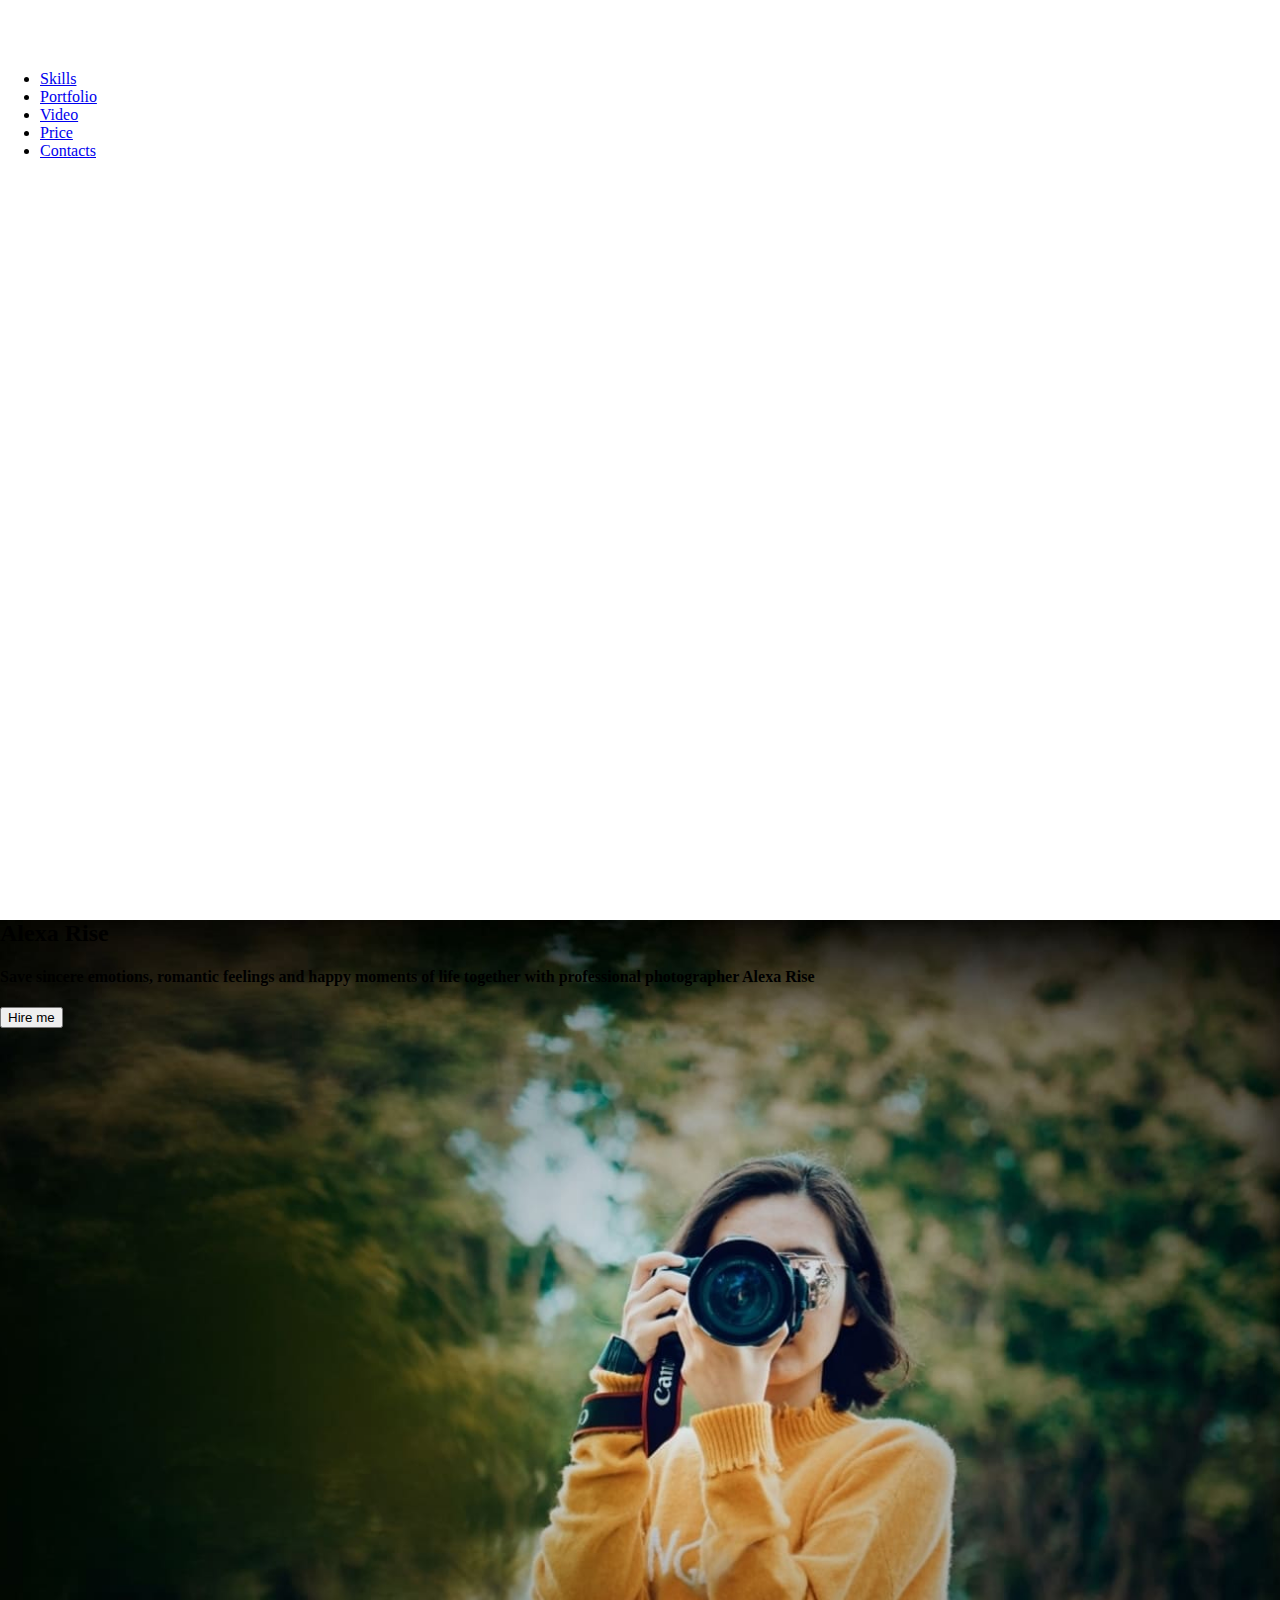
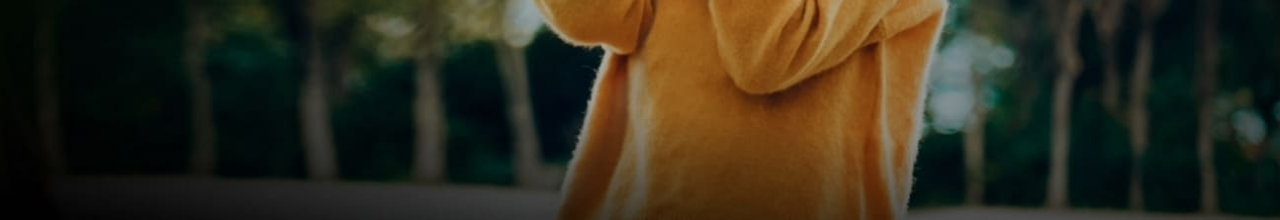
==== index.html @ ff7b0cd7 "header" ====
<!DOCTYPE html>
<html lang="en">
<head>
    <meta charset="UTF-8">
    <meta http-equiv="X-UA-Compatible" content="IE=edge">
    <meta name="viewport" content="width=device-width, initial-scale=1.0">
    <link rel="preconnect" href="https://fonts.googleapis.com">
    <link rel="preconnect" href="https://fonts.gstatic.com" crossorigin>
    <link href="https://fonts.googleapis.com/css2?family=Inter&display=swap" rel="stylesheet">
    <link href="https://fonts.googleapis.com/css2?family=Merriweather:wght@700&display=swap" rel="stylesheet">
    <link rel="stylesheet" href="/css/style.css">
    <title>Portfolio</title>
</head>
<body>
    <header class="header">
            <div class="container">
                <div class="header__inner">
                    <a href="" class="logo">
                        <img src="img/logo_unvisited.svg" alt="logo">
                    </a>
                    <nav class = 'menu'>
                        <ul class = 'menu__list'>
                            <li class = 'menu__item'>
                                <a href="#">Skills</a>
                            </li>
                            <li class = 'menu__item'>
                                <a href="#">Portfolio</a>
                            </li>
                            <li class = 'menu__item'>
                                <a href="#">Video</a>
                            </li>
                            <li class = 'menu__item'>
                                <a href="#">Price</a>
                            </li>
                            <li class = 'menu__item'>
                                <a href="#">Contacts</a>
                            </li>
                        </ul>
                    </nav>

                </div>
        </div>
    </header>
        <main class="main">
            <div class="header__content">
            <div class="container">
                <div class="header__content-inner">
                    <h2 class="header__title">Alexa Rise</h2>
                    <h4 class="header__subtitle">Save sincere emotions, romantic feelings and happy moments of life together with professional photographer Alexa Rise</h4>
                    <button class="header__button">Hire me</button>
                </div>
            </div>
        </div>

        </main>
        
   

    <section class = 'skills'>
        <div class="container">
            <div class="skills__inner">

            </div>
        </div>
    </section>
    
</body>
</html>
---- css/style.css ----
body{
    box-sizing: border-box;
    margin: 0;
    padding: 0;
}

.container{
    width: 1440px;
}

.header__top{
    position: absolute;
    top: 0;
    left: 0;
}

.header__inner{
    height: 100vh;
}

.header__content{
    background-image: url('../img/bg.jpg'); /*FIXED WTF* */
    background-repeat: no-repeat;
    background-size: cover;
    background-position: center 0;
}

.header__content-inner{
    min-height: 100vh;
    
    
}
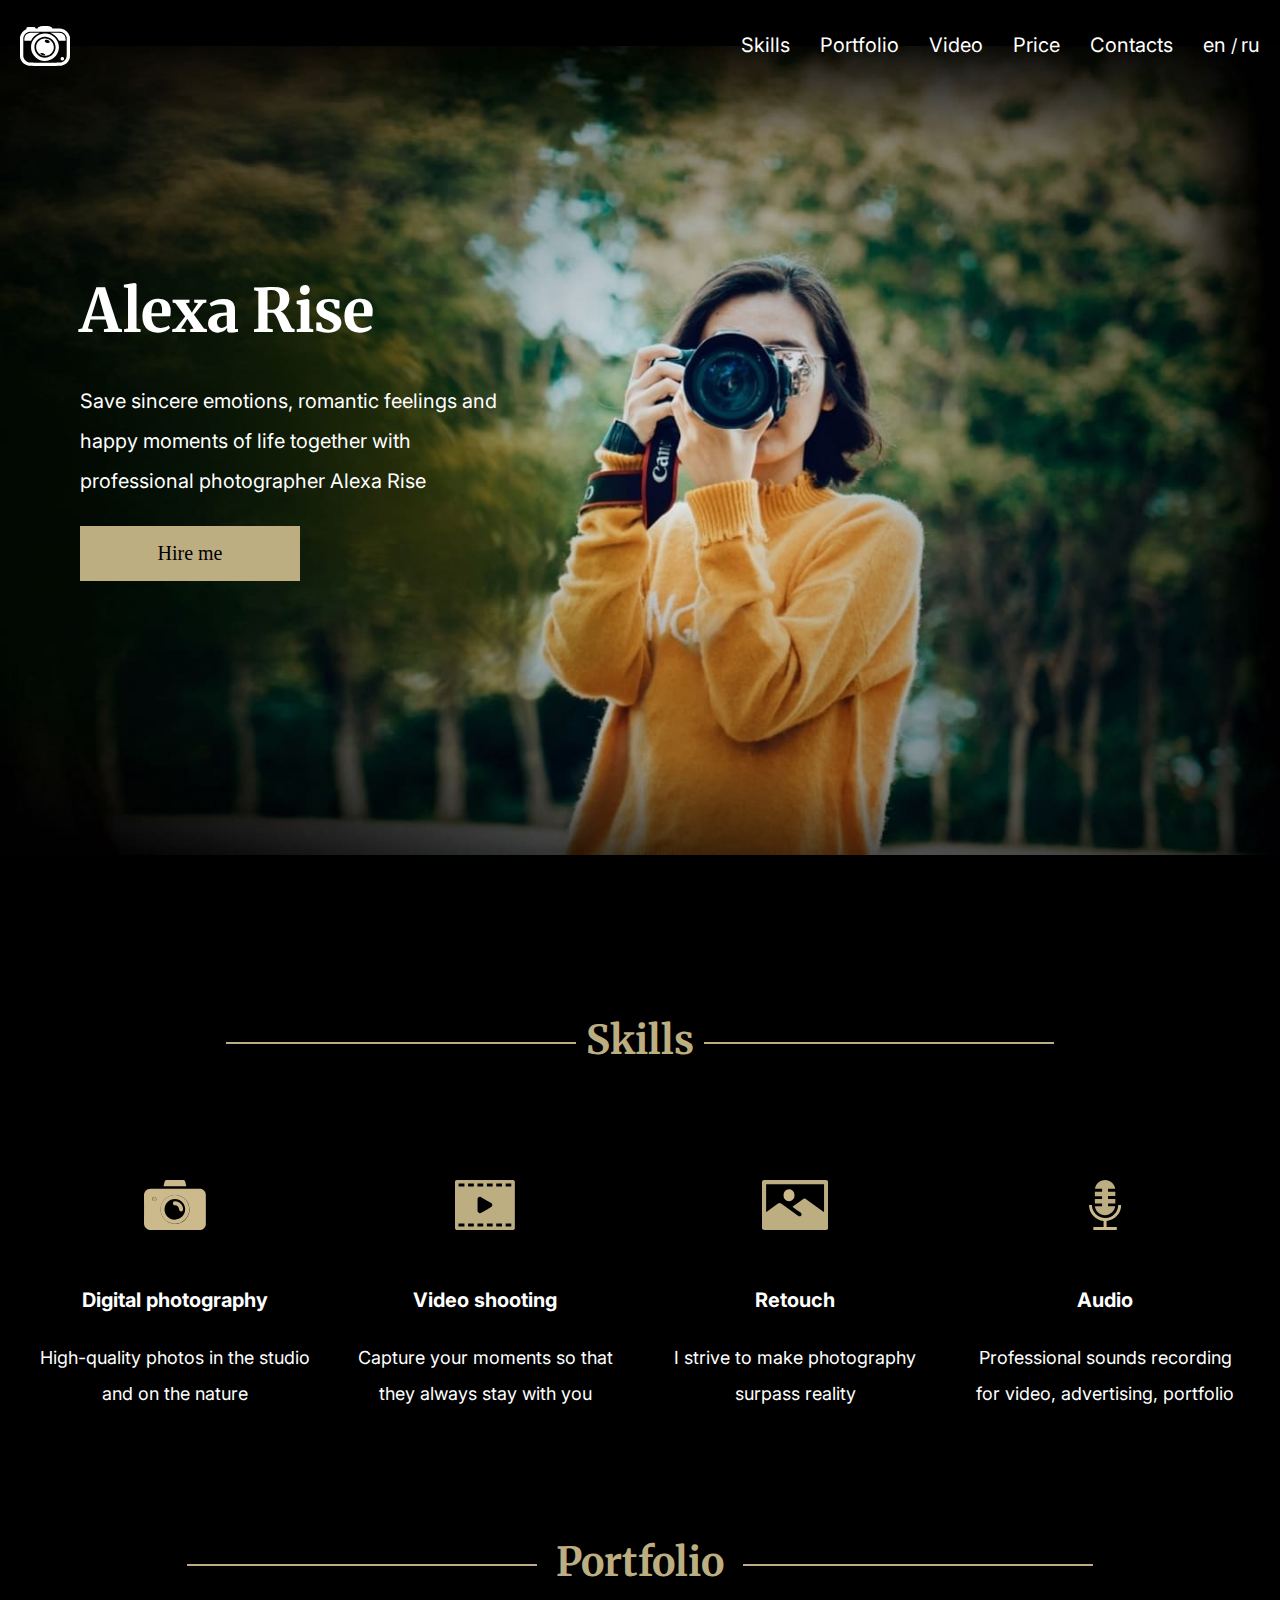
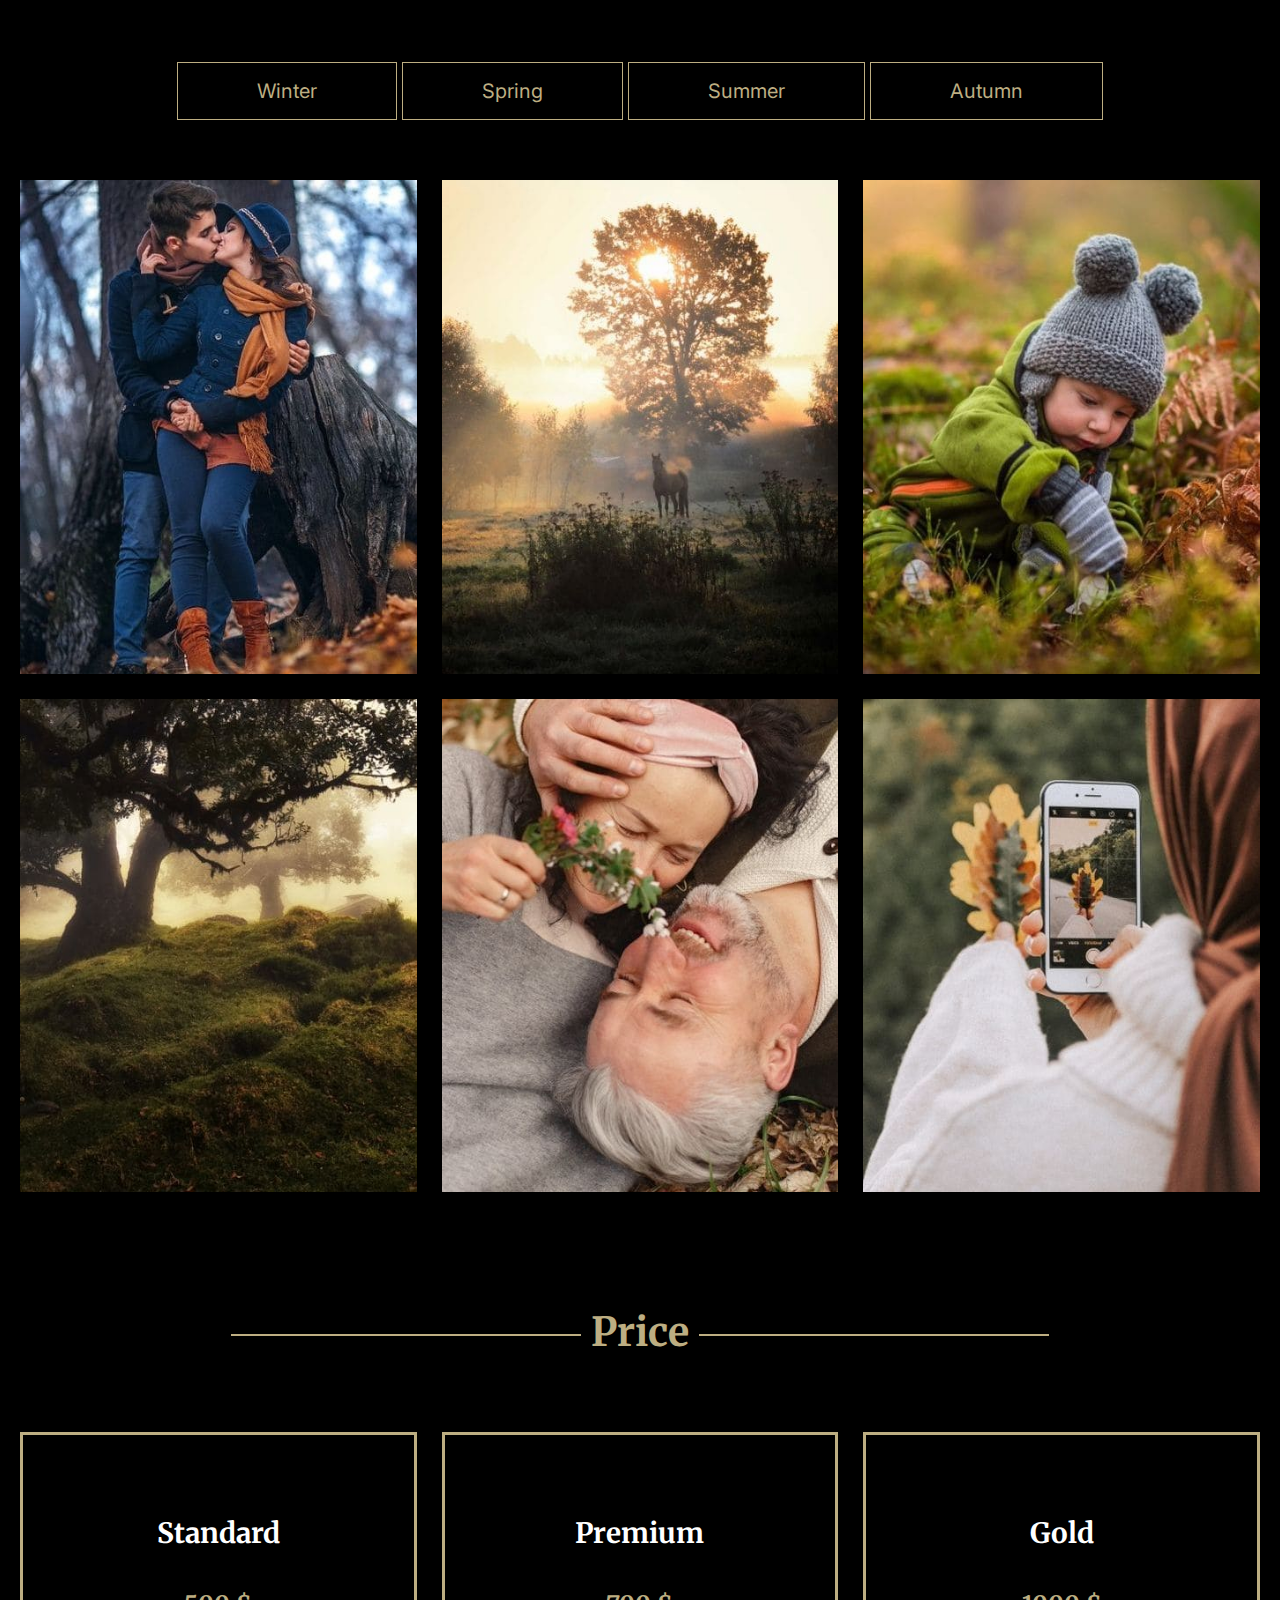
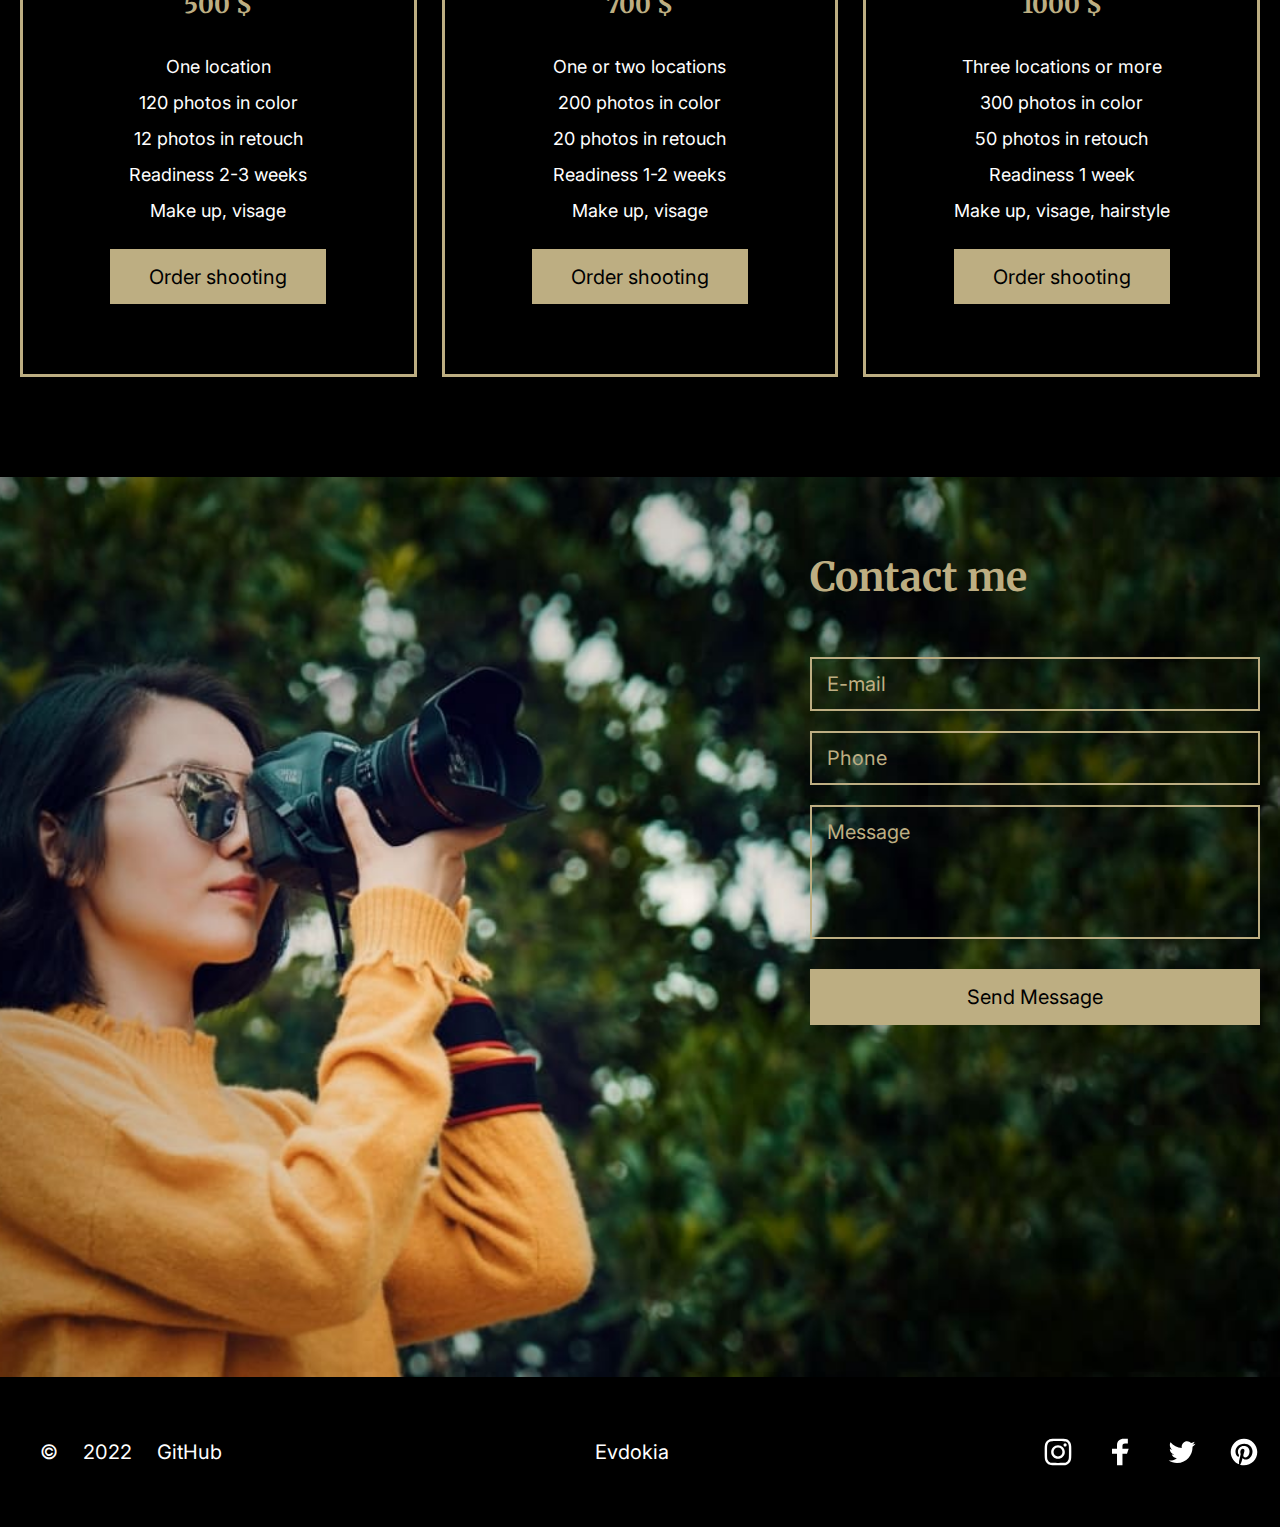
==== commit 8e18962c: "changed files name" ====
--- a/index.html
+++ b/index.html
@@ -1,68 +1,436 @@
 <!DOCTYPE html>
 <html lang="en">
-<head>
-    <meta charset="UTF-8">
-    <meta http-equiv="X-UA-Compatible" content="IE=edge">
-    <meta name="viewport" content="width=device-width, initial-scale=1.0">
-    <link rel="preconnect" href="https://fonts.googleapis.com">
-    <link rel="preconnect" href="https://fonts.gstatic.com" crossorigin>
-    <link href="https://fonts.googleapis.com/css2?family=Inter&display=swap" rel="stylesheet">
-    <link href="https://fonts.googleapis.com/css2?family=Merriweather:wght@700&display=swap" rel="stylesheet">
-    <link rel="stylesheet" href="/css/style.css">
+  <head>
+    <meta charset="UTF-8" />
+    <meta http-equiv="X-UA-Compatible" content="IE=edge" />
+    <meta name="viewport" content="width=device-width, initial-scale=1.0" />
+    <link rel="preconnect" href="https://fonts.googleapis.com" />
+    <link rel="preconnect" href="https://fonts.gstatic.com" crossorigin />
+    <link
+      href="https://fonts.googleapis.com/css2?family=Inter&display=swap"
+      rel="stylesheet"
+    />
+    <link
+      href="https://fonts.googleapis.com/css2?family=Merriweather:wght@700&display=swap"
+      rel="stylesheet"
+    />
+    <link
+      href="https://fonts.googleapis.com/icon?family=Material+Icons"
+      rel="stylesheet"
+    />
+
+    <link rel="stylesheet" href="./css/style.css" />
     <title>Portfolio</title>
-</head>
-<body>
-    <header class="header">
-            <div class="container">
-                <div class="header__inner">
-                    <a href="" class="logo">
-                        <img src="img/logo_unvisited.svg" alt="logo">
-                    </a>
-                    <nav class = 'menu'>
-                        <ul class = 'menu__list'>
-                            <li class = 'menu__item'>
-                                <a href="#">Skills</a>
-                            </li>
-                            <li class = 'menu__item'>
-                                <a href="#">Portfolio</a>
-                            </li>
-                            <li class = 'menu__item'>
-                                <a href="#">Video</a>
-                            </li>
-                            <li class = 'menu__item'>
-                                <a href="#">Price</a>
-                            </li>
-                            <li class = 'menu__item'>
-                                <a href="#">Contacts</a>
-                            </li>
-                        </ul>
-                    </nav>
-
-                </div>
-        </div>
+  </head>
+  <body>
+    <header class="header" id="header">
+      <div class="header__top">
+        <div class="humberger__menu hidden">
+          <button class="hamburger">
+            <!-- material icons https://material.io/resources/icons/ -->
+            <i class="menuIcon material-icons">menu</i>
+            <i class="closeIcon material-icons">close</i>
+          </button>
+          <ul class="menu__mobile">
+            <li><a class="menu__item-link" href="#skills">Skills</a></li>
+            <li><a class="menu__item-link" href="#portfolio">Portfolio</a></li>
+            <li><a class="menu__item-link" href="#video">Video</a></li>
+            <li><a class="menu__item-link" href="#price">Price</a></li>
+            <li><a class="menu__item-link" href="#contact">Contacts</a></li>
+          </ul>
+        </div>
+
+        <div class="container">
+          <div class="header__inner">
+            <a href="" class="logo">
+              <img
+                src="img/logo_unvisited.svg"
+                data-hover="./img/Hover-image/logo.svg"
+                data-src="img/logo_unvisited.svg"
+                alt="logo"
+                class="logo__image hover"
+              />
+            </a>
+            <nav class="menu">
+              <ul class="menu__list">
+                <li class="menu__item">
+                  <a class="menu__item-link" data-i101="skills" href="#skills"
+                    >Skills</a
+                  >
+                </li>
+                <li class="menu__item">
+                  <a
+                    class="menu__item-link"
+                    data-i101="portfolio"
+                    href="#portfolio"
+                    >Portfolio</a
+                  >
+                </li>
+                <li class="menu__item">
+                  <a class="menu__item-link" data-i101="video" href="#video"
+                    >Video</a
+                  >
+                </li>
+                <li class="menu__item">
+                  <a class="menu__item-link" data-i101="price" href="#price"
+                    >Price</a
+                  >
+                </li>
+                <li class="menu__item">
+                  <a
+                    class="menu__item-link"
+                    data-i101="contacts"
+                    href="#contact"
+                    >Contacts</a
+                  >
+                </li>
+
+                <li class="menu__item">
+                  <a class="menu__item-language EN" href="#">en </a>
+
+                  <a class="menu__item-language RU" href="#">ru</a>
+                </li>
+              </ul>
+            </nav>
+          </div>
+        </div>
+      </div>
+      <section class="hero" id="hero">
+        <div class="hero__content">
+          <div class="container">
+            <div class="hero__inner">
+              <h1 class="header__title" data-i101="hero-title">Alexa Rise</h1>
+              <h4 class="header__subtitle" data-i101="hero-text">
+                Save sincere emotions, romantic feelings and happy moments of
+                life together with professional photographer Alexa Rise
+              </h4>
+              <button class="header__button contact__click" data-i101="hire">
+                Hire me
+              </button>
+            </div>
+          </div>
+        </div>
+      </section>
     </header>
-        <main class="main">
-            <div class="header__content">
-            <div class="container">
-                <div class="header__content-inner">
-                    <h2 class="header__title">Alexa Rise</h2>
-                    <h4 class="header__subtitle">Save sincere emotions, romantic feelings and happy moments of life together with professional photographer Alexa Rise</h4>
-                    <button class="header__button">Hire me</button>
-                </div>
-            </div>
-        </div>
-
-        </main>
-        
-   
-
-    <section class = 'skills'>
+
+    <section class="skills" id="skills">
+      <div class="container">
+        <div class="skills__inner">
+          <h2 class="skills__title title" data-i101="skills">Skills</h2>
+        </div>
+        <div class="skills__items">
+          <div class="skills__item">
+            <img class="skills__item-img" src="img/camera.svg" alt="camera" />
+            <h4 class="skills__item-title" data-i101="skill-title-1">
+              Digital photography
+            </h4>
+            <p class="skills_item-text" data-i101="skill-text-1">
+              High-quality photos in the studio <br />
+              and on the nature
+            </p>
+          </div>
+          <div class="skills__item">
+            <img
+              class="skills__item-img"
+              src="img/video_icon.svg"
+              alt="camera"
+            />
+            <h4 class="skills__item-title" data-i101="skill-title-2">
+              Video shooting
+            </h4>
+            <p class="skills_item-text" data-i101="skill-text-2">
+              Capture your moments so that <br />
+              they always stay with you
+            </p>
+          </div>
+          <div class="skills__item">
+            <img
+              class="skills__item-img"
+              src="img/retouch_logo.svg"
+              alt="camera"
+            />
+            <h4 class="skills__item-title" data-i101="skill-title-3">
+              Retouch
+            </h4>
+            <p class="skills_item-text" data-i101="skill-text-3">
+              I strive to make photography <br />
+              surpass reality
+            </p>
+          </div>
+          <div class="skills__item">
+            <img
+              class="skills__item-img"
+              src="img/audio_logo.svg"
+              alt="audio logo"
+            />
+            <h4 class="skills__item-title" data-i101="skill-title-4">Audio</h4>
+            <p class="skills_item-text" data-i101="skill-text-4">
+              Professional sounds recording <br />
+              for video, advertising, portfolio
+            </p>
+          </div>
+        </div>
+      </div>
+    </section>
+
+    <section class="portfolio" id="portfolio">
+      <div class="portfolio__content">
         <div class="container">
-            <div class="skills__inner">
-
-            </div>
-        </div>
+          <div class="portfolio__inner">
+            <h2 class="portfolio__title title" data-i101="portfolio">
+              Portfolio
+            </h2>
+          </div>
+          <div class="portfolio__btns">
+            <button class="portfolio__btn" data-i101="winter">Winter</button>
+            <button class="portfolio__btn" data-i101="spring">Spring</button>
+            <button class="portfolio__btn" data-i101="summer">Summer</button>
+            <button class="portfolio__btn" data-i101="autumn">Autumn</button>
+          </div>
+          <div class="portfolio__items">
+            <div class="portfolio__item">
+              <img
+                src="/img/portfolio-image/autumn/img1.jpg"
+                alt="image"
+                class="portfolio__img"
+              />
+            </div>
+            <div class="portfolio__item">
+              <img
+                src="/img/portfolio-image/autumn/img2.jpg"
+                alt="image"
+                class="portfolio__img"
+              />
+            </div>
+            <div class="portfolio__item">
+              <img
+                src="/img/portfolio-image/autumn/img3.jpg"
+                alt="image"
+                class="portfolio__img"
+              />
+            </div>
+            <div class="portfolio__item">
+              <img
+                src="/img/portfolio-image/autumn/img4.jpg"
+                alt="image"
+                class="portfolio__img"
+              />
+            </div>
+            <div class="portfolio__item">
+              <img
+                src="/img/portfolio-image/autumn/img5.jpg"
+                alt="image"
+                class="portfolio__img"
+              />
+            </div>
+            <div class="portfolio__item">
+              <img
+                src="/img/portfolio-image/autumn/img6.jpg"
+                alt="image"
+                class="portfolio__img"
+              />
+            </div>
+          </div>
+        </div>
+      </div>
     </section>
-    
-</body>
-</html>+
+    <section class="price" id="price">
+      <div class="price__content">
+        <div class="container">
+          <div class="price__inner">
+            <h2 class="price__title title" data-i101="price">Price</h2>
+          </div>
+          <div class="price__items">
+            <div class="price__item">
+              <h4 class="price__item-title">Standard</h4>
+              <p class="price__item-price">500 $</p>
+              <div class="price__item-text">
+                <span data-i101="price-description-1-span-1">
+                  One location</span
+                >
+                <span data-i101="price-description-1-span-2">
+                  120 photos in color</span
+                >
+                <span data-i101="price-description-1-span-3">
+                  12 photos in retouch</span
+                >
+                <span data-i101="price-description-1-span-4">
+                  Readiness 2-3 weeks</span
+                >
+                <span data-i101="price-description-1-span-5">
+                  Make up, visage</span
+                >
+              </div>
+
+              <button
+                class="price__item-order contact__click"
+                data-i101="order"
+              >
+                Order shooting
+              </button>
+            </div>
+            <div class="price__item">
+              <h4 class="price__item-title">Premium</h4>
+              <p class="price__item-price">700 $</p>
+              <div class="price__item-text">
+                <span data-i101="price-description-2-span-1"
+                  >One or two locations</span
+                >
+                <span data-i101="price-description-2-span-2"
+                  >200 photos in color</span
+                >
+                <span data-i101="price-description-2-span-3"
+                  >20 photos in retouch</span
+                >
+                <span data-i101="price-description-2-span-4"
+                  >Readiness 1-2 weeks</span
+                >
+                <span data-i101="price-description-2-span-5"
+                  >Make up, visage</span
+                >
+              </div>
+              <button
+                class="price__item-order contact__click"
+                data-i101="order"
+              >
+                Order shooting
+              </button>
+            </div>
+            <div class="price__item">
+              <h4 class="price__item-title">Gold</h4>
+              <p class="price__item-price">1000 $</p>
+              <div class="price__item-text">
+                <span data-i101="price-description-3-span-1"
+                  >Three locations or more</span
+                >
+                <span data-i101="price-description-3-span-2"
+                  >300 photos in color</span
+                >
+                <span data-i101="price-description-3-span-3"
+                  >50 photos in retouch</span
+                >
+                <span data-i101="price-description-3-span-4"
+                  >Readiness 1 week</span
+                >
+                <span data-i101="price-description-3-span-5"
+                  >Make up, visage, hairstyle</span
+                >
+              </div>
+              <button
+                class="price__item-order contact__click"
+                data-i101="order"
+              >
+                Order shooting
+              </button>
+            </div>
+          </div>
+        </div>
+      </div>
+    </section>
+
+    <section class="contact" id="contact">
+      <div class="contact__content">
+        <div class="container">
+          <div class="contact__inner">
+            <div class="contact__form">
+              <h2 class="contact__title" data-i101="contact-me">Contact me</h2>
+              <form class="form" method="post">
+                <input
+                  type="email"
+                  placeholder="E-mail"
+                  name="email"
+                  id="email"
+                  class="contact__email"
+                  data-i101="placeholder-email"
+                />
+                <input
+                  type="tel"
+                  name="tel"
+                  id="tel"
+                  placeholder="Phone"
+                  class="contact__phone"
+                  data-i101="placeholder-phone"
+                />
+                <textarea
+                  name="message"
+                  id="message"
+                  cols="10"
+                  rows="3"
+                  class="contact__textarea"
+                  placeholder="Message"
+                  data-i101="placeholder-textArea"
+                ></textarea>
+                <button class="submit__button" data-i101="send-message">
+                  Send Message
+                </button>
+              </form>
+            </div>
+          </div>
+        </div>
+      </div>
+    </section>
+    <footer class="footer">
+      <div class="footer__content">
+        <div class="container">
+          <div class="footer__items">
+            <div class="footer__item">
+              <div class="footer__item-text">
+                <span>©</span>
+                <span>2022</span>
+                <span>GitHub</span>
+              </div>
+            </div>
+
+            <div class="footer__item">
+              <span>Evdokia</span>
+            </div>
+
+            <div class="footer__item">
+              <div class="footer__item-container">
+                <a class="footer__item-link">
+                  <img
+                    class="footer__item-img hover"
+                    src="./img/footer__pics/instagram_logo.svg"
+                    alt="logo"
+                    data-hover="./img/Hover-image/instagram.svg"
+                    data-src="./img/footer__pics/instagram_logo.svg"
+                  />
+                </a>
+                <a class="footer__item-link">
+                  <img
+                    class="footer__item-img hover"
+                    src="/img/footer__pics/facebook_logo.svg"
+                    alt="logo"
+                    data-hover="./img/Hover-image/facebook.svg"
+                    data-src="/img/footer__pics/facebook_logo.svg"
+                  />
+                </a>
+                <a class="footer__item-link">
+                  <img
+                    class="footer__item-img hover"
+                    src="/img/footer__pics/twitter_logo.svg"
+                    alt="logo"
+                    data-hover="./img/Hover-image/twitter.svg"
+                    data-src="/img/footer__pics/twitter_logo.svg"
+                  />
+                </a>
+                <a class="footer__item-link">
+                  <img
+                    class="footer__item-img hover"
+                    data-hover="./img/Hover-image/pinterest.svg"
+                    src="/img/footer__pics/pinterest__logo.svg"
+                    data-src="/img/footer__pics/pinterest__logo.svg"
+                    alt="logo"
+                  />
+                </a>
+              </div>
+            </div>
+          </div>
+        </div>
+      </div>
+    </footer>
+
+    <script src="js/script.js" type="module"></script>
+  </body>
+</html>
--- a/css/style.css
+++ b/css/style.css
@@ -1,32 +1,761 @@
-body{
-    box-sizing: border-box;
-    margin: 0;
-    padding: 0;
-}
-
-.container{
-    width: 1440px;
-}
-
-.header__top{
-    position: absolute;
-    top: 0;
-    left: 0;
-}
-
-.header__inner{
-    height: 100vh;
-}
-
-.header__content{
-    background-image: url('../img/bg.jpg'); /*FIXED WTF* */
-    background-repeat: no-repeat;
+/* Указываем box sizing */
+*,
+*::before,
+*::after {
+  box-sizing: border-box;
+}
+
+/* Убираем внутренние отступы */
+ul[class],
+ol[class] {
+  padding: 0;
+}
+
+/* Убираем внешние отступы */
+body,
+h1,
+h2,
+h3,
+h4,
+p,
+ul[class],
+ol[class],
+li,
+figure,
+figcaption,
+blockquote,
+dl,
+dd {
+  margin: 0;
+}
+
+/* Выставляем основные настройки по-умолчанию для body */
+body {
+  scroll-behavior: smooth;
+}
+
+/* Удаляем стандартную стилизацию для всех ul и il, у которых есть атрибут class*/
+ul[class],
+ol[class] {
+  list-style: none;
+}
+
+/* Элементы a, у которых нет класса, сбрасываем до дефолтных стилей */
+a:not([class]) {
+  text-decoration-skip-ink: auto;
+}
+
+/* Упрощаем работу с изображениями */
+img {
+  max-width: 100%;
+  display: block;
+}
+
+/* Указываем понятную периодичность в потоке данных у article*/
+article > * + * {
+  margin-top: 1em;
+}
+
+/* Наследуем шрифты для инпутов и кнопок */
+input,
+button,
+textarea,
+select {
+  font: inherit;
+}
+
+/* Удаляем все анимации и переходы для людей, которые предпочитай их не использовать */
+@media (prefers-reduced-motion: reduce) {
+  * {
+    animation-duration: 0.01ms !important;
+    animation-iteration-count: 1 !important;
+    transition-duration: 0.01ms !important;
+    scroll-behavior: auto !important;
+  }
+}
+
+input:-webkit-autofill,
+input:-webkit-autofill:hover,
+input:-webkit-autofill:focus,
+input:-webkit-autofill:active {
+  box-shadow: 0 0 0 30px inherit inset !important;
+}
+
+body {
+  background-color: black;
+  color: white;
+  text-align: center;
+}
+
+a {
+  text-decoration: none;
+  cursor: pointer;
+}
+
+.container {
+  max-width: 1440px;
+  margin: 0 auto;
+  padding: 0 20px;
+}
+
+.title {
+  font-family: Merriweather;
+  font-size: 40px;
+  font-weight: 700;
+  line-height: 80px;
+  letter-spacing: 0em;
+  text-align: center;
+  color: #bdae82;
+}
+
+.light__theme {
+  background-color: rgb(255, 253, 253);
+  color: black;
+}
+
+.light:hover {
+  background: url("./img/theme_switcher_light.svg");
+}
+
+.black:hover {
+  background: url("./img/theme_switcher_black.svg");
+}
+
+.switcher {
+  display: flex;
+  align-items: center;
+  height: 50px;
+}
+
+.toggle-btn {
+  -webkit-appearance: none;
+  cursor: pointer;
+  font-weight: 100px;
+  font-size: Inter, sans-serif;
+  outline: none;
+  width: 80px;
+  height: 10px;
+  background-color: #373535;
+  border-radius: 10px;
+  position: relative;
+  transition: 0.4s;
+}
+
+.toggle-btn:before {
+  content: "";
+  position: absolute;
+  height: 10px;
+  width: 40px;
+  border-radius: 10px;
+  top: 0;
+  bottom: 0;
+  background-color: #000000;
+  transition: 0.4s;
+}
+
+.toggle-btn:checked {
+  background-color: #fcf4f4;
+}
+
+.toggle-btn:checked:before {
+  transform: translate(100%);
+  background-color: #212121;
+  transition: 0.4s;
+}
+
+.title::before,
+.title::after {
+  content: "";
+  display: inline-block;
+  vertical-align: middle;
+
+  width: 350px;
+  height: 2px;
+
+  background-color: #bdae82;
+}
+
+.title::after {
+  background-color: #bdae82;
+  margin-left: 10px;
+}
+.title::before {
+  margin-right: 10px;
+}
+
+.header {
+  height: 100vh;
+  background-image: url("/img/bg.jpg");
+  background-repeat: no-repeat;
+  background-position: center center;
+  background-size: contain;
+}
+.header__inner {
+  padding: 20px 0 0;
+  display: flex;
+  align-items: center;
+  justify-content: space-between;
+}
+
+.menu__list {
+  display: flex;
+  list-style-type: none;
+}
+
+.menu__item + .menu__item {
+  margin-left: 30px;
+}
+
+.menu__item-link {
+  font-size: 20px;
+  line-height: 50px;
+  color: white;
+  font-family: Inter, sans-serif;
+}
+
+.menu__item-language {
+  font-size: 20px;
+  line-height: 50px;
+  color: white;
+  font-family: Inter, sans-serif;
+}
+.menu__item-language:hover {
+  color: #bdae82;
+}
+
+.menu__item-link:hover {
+  color: #bdae82;
+}
+
+.EN::after {
+  content: "/";
+  color: white;
+  font-size: 18px;
+}
+
+.menu__item-button {
+  cursor: pointer;
+  background-color: inherit;
+  border: none;
+}
+
+.hero__inner {
+  display: flex;
+  align-items: start;
+  flex-direction: column;
+  padding: 180px 0 330px 60px;
+  max-width: 500px;
+}
+
+.header__title {
+  font-family: "Merriweather";
+  font-weight: 700;
+  font-size: 60px;
+  color: white;
+  line-height: 120px;
+}
+
+.header__subtitle {
+  margin-top: 10px;
+  font-family: "Inter";
+  font-style: normal;
+  font-weight: 400;
+  font-size: 20px;
+  line-height: 40px;
+  text-align: left;
+  color: white;
+}
+
+.header__button {
+  margin-top: 25px;
+  width: 220px;
+  height: 55px;
+  background: #bdae82;
+  border: none;
+  cursor: pointer;
+  font-size: 20px;
+  color: black;
+  text-align: center;
+}
+
+.header__button:hover {
+  color: white;
+}
+
+/*SKILLS*/
+
+.skills {
+  padding: 100px 0 110px;
+}
+
+.skills__inner {
+  display: flex;
+  align-items: center;
+  justify-content: center;
+}
+
+.skills__title {
+  position: relative;
+  font-family: Merriweather, sans-serif;
+  font-size: 40px;
+  font-weight: 700;
+  line-height: 80px;
+  letter-spacing: 0em;
+  text-align: center;
+}
+
+.skills__items {
+  display: grid;
+  grid-template-columns: repeat(4, 1fr);
+}
+
+.skills__item {
+  display: flex;
+  flex-direction: column;
+  margin-top: 100px;
+  align-items: center;
+  text-align: center;
+  justify-content: space-between;
+}
+
+.skills__item-img {
+  margin-bottom: 50px;
+}
+
+.skills__item-title {
+  font-family: Inter, sans-serif;
+  font-size: 20px;
+  line-height: 40px;
+  text-align: center;
+
+  margin-bottom: 20px;
+}
+
+.skills_item-text {
+  font-family: Inter, sans-serif;
+  font-size: 18px;
+  line-height: 36px;
+}
+
+/*PORTFOLIO*/
+
+.portfolio__inner {
+  display: flex;
+  align-items: center;
+  justify-content: center;
+}
+
+.portfolio__btns {
+  display: flex;
+  justify-content: center;
+  margin: 60px 0;
+  gap: 5px;
+}
+
+.portfolio__btn {
+  font-family: "Inter";
+  /* max-width: 220px; */
+  font-size: 20px;
+  line-height: 40px;
+  text-align: center;
+  padding: 8px 79px;
+  background: inherit;
+  border: 1px solid #bdae82;
+  color: #bdae82;
+}
+
+.portfolio__btn:hover {
+  color: white;
+  cursor: pointer;
+  background-color: #bdae82;
+}
+
+.portfolio__items {
+  display: grid;
+  grid-template-columns: repeat(3, minmax(0, 1fr));
+  grid-gap: 25px;
+  margin-top: 60px;
+  justify-content: center;
+}
+
+.portfolio__item {
+  justify-content: space-between;
+}
+
+.active {
+  background-color: #bdae82;
+  color: black;
+}
+
+/*VIDEO*/
+
+.video__title {
+  padding: 100px 0 60px;
+}
+
+.video__background {
+  position: relative;
+  display: flex;
+  align-items: center;
+  justify-content: center;
+}
+
+.video__button {
+  position: absolute;
+}
+
+.video__btn {
+  background-color: inherit;
+  border: none;
+  cursor: pointer;
+}
+
+/*PRICE*/
+
+.price__title {
+  padding: 100px 0 60px;
+}
+
+.price__items {
+  display: grid;
+  grid-template-columns: repeat(3, 1fr);
+  gap: 25px;
+}
+
+.price__item {
+  border: 3px solid #bdae82;
+  text-align: center;
+  margin-bottom: 100px;
+  padding: 70px;
+
+  /*top */
+}
+
+.price__item-title {
+  font-family: Merriweather;
+  font-size: 28px;
+  font-weight: 700;
+  line-height: 56px;
+  text-align: center;
+}
+
+.price__item-price {
+  font-family: Merriweather;
+  font-size: 24px;
+  font-weight: 700;
+  line-height: 48px;
+  margin: 20px 0;
+  text-align: center;
+  color: #bdae82;
+}
+
+.price__item-text {
+  display: flex;
+  flex-direction: column;
+}
+
+.price__item-text span {
+  font-family: Inter;
+  font-size: 18px;
+  line-height: 36px;
+  text-align: center;
+}
+
+.price__item-order {
+  color: black;
+  background-color: #bdae82;
+  border: none;
+  font-family: Inter;
+  font-size: 20px;
+  font-weight: 400;
+  line-height: 40px;
+  letter-spacing: 0em;
+  text-align: center;
+  margin-top: 20px;
+  padding: 8px 39px 7px;
+  cursor: pointer;
+}
+.price__item-order:hover {
+  color: #fff;
+}
+
+/*CONTACTS*/
+
+.contact {
+  height: 100vh;
+  width: 100%;
+  background-image: url("/img/contactsBG.jpg");
+  background-repeat: no-repeat;
+  background-position: center 0;
+  background-size: cover;
+}
+
+.contact__title {
+  font-family: Merriweather, sans-serif;
+  font-weight: 700;
+  font-size: 40px;
+  line-height: 80px;
+  padding: 60px 0 20px;
+  color: #bdae82;
+  text-align: left;
+}
+
+form {
+  display: flex;
+  flex-direction: column;
+}
+
+.contact__form {
+  float: right;
+  min-width: 450px;
+}
+
+.contact__email,
+.contact__phone {
+  width: 100%;
+  margin-top: 20px;
+  background-color: inherit;
+  border: 2px solid #bdae82;
+  color: white;
+  font-family: "Inter";
+  font-style: normal;
+  font-weight: 400;
+  font-size: 20px;
+  line-height: 40px;
+  padding: 5px 5px;
+}
+
+.contact__email::placeholder {
+  color: #bdae82;
+  padding-left: 10px;
+}
+
+.contact__phone::placeholder {
+  color: #bdae82;
+  padding-left: 10px;
+}
+
+.contact__textarea {
+  width: 100%;
+  background-color: inherit;
+  border: 2px solid #bdae82;
+  color: white;
+  font-family: "Inter";
+  font-style: normal;
+  font-weight: 400;
+  font-size: 20px;
+  line-height: 40px;
+  padding: 5px 5px;
+  margin: 20px 0 30px;
+  resize: none;
+}
+
+.contact__textarea::placeholder {
+  color: #bdae82;
+  padding-left: 10px;
+}
+
+.submit__button {
+  font-family: Inter;
+  padding: 8px 40px;
+  font-size: 20px;
+  font-weight: 400;
+  line-height: 40px;
+  letter-spacing: 0em;
+  text-align: center;
+  background-color: #bdae82;
+  border: none;
+  color: black;
+}
+.submit__button:hover {
+  cursor: pointer;
+  color: #fff;
+}
+
+/*FOOTER*/
+
+.footer {
+  background-color: black;
+}
+
+.footer__items {
+  display: flex;
+  justify-content: space-between;
+  align-items: center;
+}
+
+.footer__item {
+  padding: 50px 0 50px;
+  font-family: Inter, san-serif;
+  font-size: 20px;
+  line-height: 50px;
+  color: white;
+}
+
+.footer__item-container {
+  display: flex;
+  gap: 30px;
+}
+
+.footer__item-text span {
+  margin-left: 20px;
+}
+
+/*BURGER MENU*/
+.hamburger {
+  position: fixed;
+  z-index: 100;
+  top: 15px;
+  right: 15px;
+  padding: 4px;
+  border: none;
+  background: none;
+  cursor: pointer;
+}
+.closeIcon {
+  display: none;
+}
+
+.menu__mobile {
+  position: fixed;
+  transform: translateY(-100%);
+  transition: transform 0.2s;
+  top: 0;
+  left: 70%;
+  right: 0;
+  bottom: 0;
+  z-index: 99;
+  background: black;
+  color: white;
+  list-style: none;
+  padding-top: 4rem;
+  padding: 30px;
+}
+.menu__mobile li {
+  margin-top: 40px;
+}
+
+.material-icons {
+  font-size: 36px;
+  color: #fff;
+}
+
+.showMenu {
+  transform: translateY(0);
+}
+
+.bar {
+  width: 25px;
+  height: 3px;
+  background-color: #333;
+  margin: 5px 0;
+}
+
+/* Menu container styles */
+.menu__container {
+  display: block;
+}
+
+/*ADAPTIVE*/
+@media screen and (max-width: 1240px) {
+  .header {
+    background-position: top center;
+    background-attachment: fixed;
     background-size: cover;
-    background-position: center 0;
-}
-
-.header__content-inner{
-    min-height: 100vh;
-    
-    
-}+  }
+  .skills__items {
+    grid-template-columns: repeat(2, 1fr);
+  }
+  .price__items {
+    grid-template-columns: repeat(1, 1fr);
+  }
+  .price__item {
+    padding: 10px;
+  }
+  .price__item-order {
+    padding: 8px 25px 7px;
+  }
+}
+@media screen and (max-width: 1024px) {
+  .hero__inner {
+    padding: 180px 0 330px 10px;
+  }
+  .header__title {
+    font-size: 30px;
+  }
+  .header__subtitle {
+    font-size: 20px;
+    max-width: 400px;
+  }
+  .title::before,
+  .title::after {
+    width: 150px;
+  }
+  .portfolio__btns {
+    display: grid;
+    grid-template-columns: repeat(2, 1fr);
+    gap: 10px;
+  }
+  .portfolio__items {
+    grid-template-columns: repeat(2, minmax(0, 450px));
+  }
+  .contact__form {
+    width: 100%;
+  }
+}
+@media screen and (max-width: 724px) {
+  .footer__items {
+    flex-direction: column;
+    padding-bottom: 30px;
+  }
+  .footer__item {
+    padding: 20px 0 0;
+  }
+}
+@media screen and (max-width: 625px) {
+  .header__subtitle {
+    font-size: 20px;
+    max-width: 250px;
+  }
+  .menu {
+    left: 50%;
+  }
+  .skills__items {
+    grid-template-columns: repeat(1, 1fr);
+  }
+  .title {
+    font-size: 32px;
+  }
+  .title::before,
+  .title::after {
+    max-width: 5%;
+  }
+  .portfolio__btns {
+    display: grid;
+    grid-template-columns: repeat(1, 1fr);
+    gap: 10px;
+  }
+  .portfolio__items {
+    grid-template-columns: repeat(1, minmax(0, 450px));
+  }
+  .video__btn {
+    display: flex;
+    justify-content: center;
+    align-items: center;
+  }
+  .video__btn img {
+    width: 60%;
+  }
+  .contact__form {
+    width: 100%;
+    min-width: 0;
+    max-width: 100%;
+  }
+  .hero__inner {
+    padding: 100px 0 0 10px;
+  }
+}
+
+.hidden {
+  display: none;
+}
